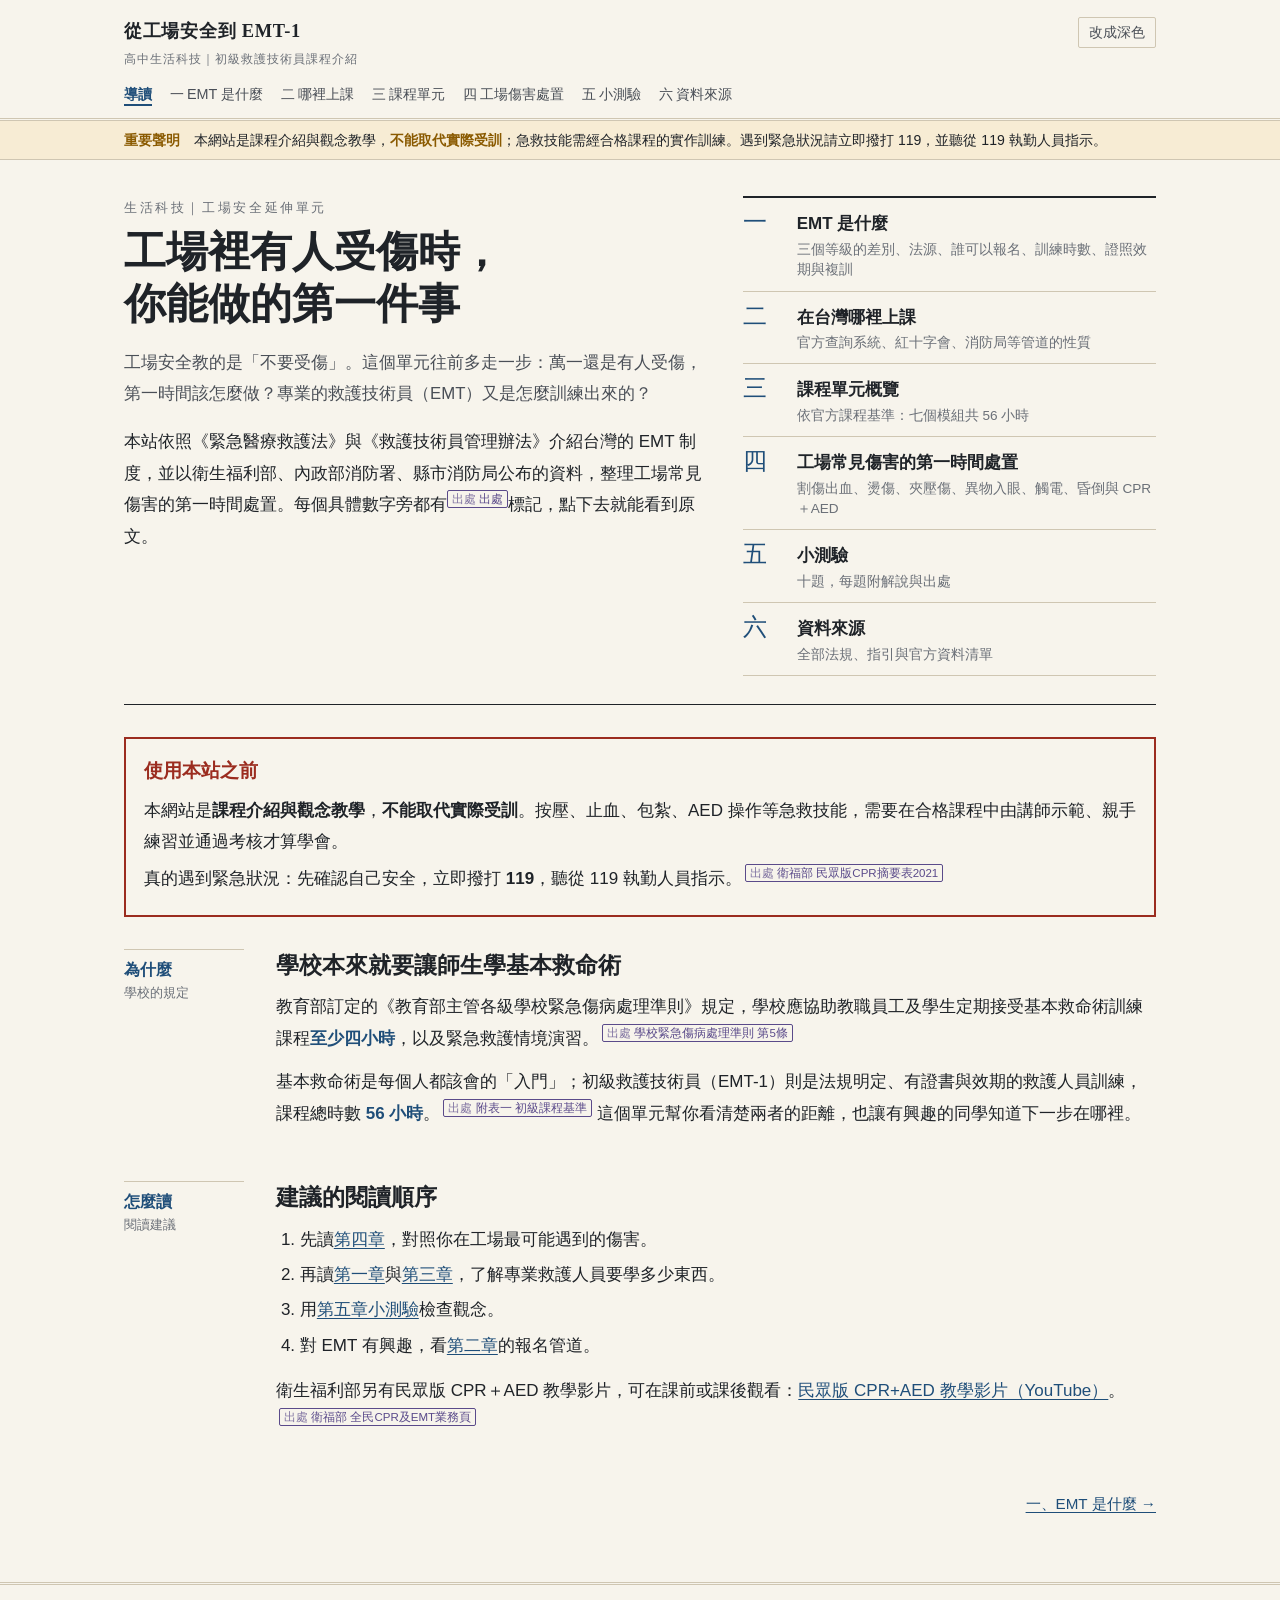
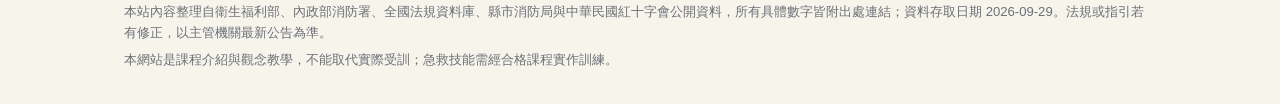
==== index.html @ 1c27d6a9 "建立 EMT-1 初級救護技術員課程介紹網站 六章＋導讀：EMT 制度、上課管道、課程單元、工場傷害處置、小測驗、資料來源。 所有數字附出處（法規原文、衛福部 CPR 摘要表、消防署 2025 教科書" ====
<!doctype html>
<html lang="zh-Hant-TW">
<head>
<meta charset="utf-8">
<meta name="viewport" content="width=device-width, initial-scale=1">
<title>EMT 課程導讀</title>
<meta name="description" content="高中生活科技課：從工場安全延伸認識初級救護技術員（EMT-1）課程">
<meta name="color-scheme" content="light dark">
<link rel="icon" href="data:image/svg+xml,%3Csvg xmlns='http://www.w3.org/2000/svg' viewBox='0 0 16 16'%3E%3Crect width='16' height='16' rx='2' fill='%231f4e79'/%3E%3Cpath d='M6 3h4v3h3v4h-3v3H6v-3H3V6h3z' fill='%23f7f4ec'/%3E%3C/svg%3E">
<script>try{var t=localStorage.getItem("emt-theme");if(t==="dark"||t==="light")document.documentElement.setAttribute("data-theme",t);}catch(e){}</script>
<link rel="stylesheet" href="assets/style.css">
</head>
<body>
<a class="skip" href="#main">跳到主要內容</a>
<header class="masthead">
  <div class="masthead-inner">
    <a class="brand" href="index.html">從工場安全到 EMT-1<small>高中生活科技｜初級救護技術員課程介紹</small></a>
    <button class="theme-btn" id="theme-btn" type="button">深淺色</button>
  </div>
  <nav class="toc" aria-label="章節">
    <ol>
      <li><a href="index.html" aria-current="page">導讀</a></li>
      <li><a href="emt.html"><span class="n">一</span>EMT 是什麼</a></li>
      <li><a href="where.html"><span class="n">二</span>哪裡上課</a></li>
      <li><a href="units.html"><span class="n">三</span>課程單元</a></li>
      <li><a href="first-aid.html"><span class="n">四</span>工場傷害處置</a></li>
      <li><a href="quiz.html"><span class="n">五</span>小測驗</a></li>
      <li><a href="sources.html"><span class="n">六</span>資料來源</a></li>
    </ol>
  </nav>
</header>
<div class="notice" role="note"><p><strong>重要聲明</strong>　本網站是課程介紹與觀念教學，<strong>不能取代實際受訓</strong>；急救技能需經合格課程的實作訓練。遇到緊急狀況請立即撥打 119，並聽從 119 執勤人員指示。</p></div>
<main id="main" class="page">
<section class="hero">
  <div>
    <p class="kicker">生活科技｜工場安全延伸單元</p>
    <h1>工場裡有人受傷時，<br>你能做的第一件事</h1>
    <p class="lede">工場安全教的是「不要受傷」。這個單元往前多走一步：萬一還是有人受傷，第一時間該怎麼做？專業的救護技術員（EMT）又是怎麼訓練出來的？</p>
    <p>本站依照《緊急醫療救護法》與《救護技術員管理辦法》介紹台灣的 EMT 制度，並以衛生福利部、內政部消防署、縣市消防局公布的資料，整理工場常見傷害的第一時間處置。每個具體數字旁都有<a class="cite" href="sources.html" style="margin-left:0">出處</a>標記，點下去就能看到原文。</p>
  </div>
  <div>
    <ol class="contents">
      <li><a href="emt.html"><span class="n">一</span><span><span class="t">EMT 是什麼</span><span class="d">三個等級的差別、法源、誰可以報名、訓練時數、證照效期與複訓</span></span></a></li>
      <li><a href="where.html"><span class="n">二</span><span><span class="t">在台灣哪裡上課</span><span class="d">官方查詢系統、紅十字會、消防局等管道的性質</span></span></a></li>
      <li><a href="units.html"><span class="n">三</span><span><span class="t">課程單元概覽</span><span class="d">依官方課程基準：七個模組共 56 小時</span></span></a></li>
      <li><a href="first-aid.html"><span class="n">四</span><span><span class="t">工場常見傷害的第一時間處置</span><span class="d">割傷出血、燙傷、夾壓傷、異物入眼、觸電、昏倒與 CPR＋AED</span></span></a></li>
      <li><a href="quiz.html"><span class="n">五</span><span><span class="t">小測驗</span><span class="d">十題，每題附解說與出處</span></span></a></li>
      <li><a href="sources.html"><span class="n">六</span><span><span class="t">資料來源</span><span class="d">全部法規、指引與官方資料清單</span></span></a></li>
    </ol>
  </div>
</section>

<div class="disclaimer-big" role="note">
  <h2>使用本站之前</h2>
  <p>本網站是<strong>課程介紹與觀念教學</strong>，<strong>不能取代實際受訓</strong>。按壓、止血、包紮、AED 操作等急救技能，需要在合格課程中由講師示範、親手練習並通過考核才算學會。</p>
  <p>真的遇到緊急狀況：先確認自己安全，立即撥打 <strong>119</strong>，聽從 119 執勤人員指示。<a class="cite" href="https://dep.mohw.gov.tw/DOMA/dl-13882-22bd0839-e9ad-45b6-8665-1bdd2344446a.html" target="_blank" rel="noopener" title="衛生福利部（民國 110 年 4 月 23 日修訂）。民眾版心肺復甦術參考指引摘要表（2021 年版）（PDF）">衛福部 民眾版CPR摘要表2021</a></p>
</div>

<section class="sec">
  <div class="margin"><span class="tag">為什麼</span>學校的規定</div>
  <div class="body">
    <h2>學校本來就要讓師生學基本救命術</h2>
    <p>教育部訂定的《教育部主管各級學校緊急傷病處理準則》規定，學校應協助教職員工及學生定期接受基本救命術訓練課程<span class="num">至少四小時</span>，以及緊急救護情境演習。<a class="cite" href="https://law.moj.gov.tw/LawClass/LawSingle.aspx?pcode=H0020053&amp;flno=5" target="_blank" rel="noopener" title="教育部主管各級學校緊急傷病處理準則 第 5 條（師生定期接受基本救命術至少四小時）">學校緊急傷病處理準則 第5條</a></p>
    <p>基本救命術是每個人都該會的「入門」；初級救護技術員（EMT-1）則是法規明定、有證書與效期的救護人員訓練，課程總時數 <span class="num">56 小時</span>。<a class="cite" href="https://law.moj.gov.tw/LawClass/LawGetFile.ashx?FileId=0000368758&amp;lan=C" target="_blank" rel="noopener" title="救護技術員管理辦法 附表一：初級救護技術員訓練課程基準（PDF）">附表一 初級課程基準</a> 這個單元幫你看清楚兩者的距離，也讓有興趣的同學知道下一步在哪裡。</p>
  </div>
</section>

<section class="sec">
  <div class="margin"><span class="tag">怎麼讀</span>閱讀建議</div>
  <div class="body">
    <h2>建議的閱讀順序</h2>
    <ol class="steps">
      <li>先讀<a href="first-aid.html">第四章</a>，對照你在工場最可能遇到的傷害。</li>
      <li>再讀<a href="emt.html">第一章</a>與<a href="units.html">第三章</a>，了解專業救護人員要學多少東西。</li>
      <li>用<a href="quiz.html">第五章小測驗</a>檢查觀念。</li>
      <li>對 EMT 有興趣，看<a href="where.html">第二章</a>的報名管道。</li>
    </ol>
    <p>衛生福利部另有民眾版 CPR＋AED 教學影片，可在課前或課後觀看：<a href="https://youtu.be/CKqW5FScAD8" target="_blank" rel="noopener">民眾版 CPR+AED 教學影片（YouTube）</a>。<a class="cite" href="https://dep.mohw.gov.tw/DOMA/cp-2710-7586-106.html" target="_blank" rel="noopener" title="衛生福利部醫事司。全民 CPR 及 AED 推動、救護技術員（EMT）制度等相關業務">衛福部 全民CPR及EMT業務頁</a></p>
  </div>
</section>
<nav class="pager" aria-label="上下頁"><span></span><a href="emt.html">一、EMT 是什麼 →</a></nav>
</main>
<footer class="colophon">
  <div>
    <p>本站內容整理自衛生福利部、內政部消防署、全國法規資料庫、縣市消防局與中華民國紅十字會公開資料，所有具體數字皆附出處連結；資料存取日期 2026-09-29。法規或指引若有修正，以主管機關最新公告為準。</p>
    <p>本網站是課程介紹與觀念教學，不能取代實際受訓；急救技能需經合格課程實作訓練。</p>
  </div>
</footer>
<script src="assets/app.js"></script>
</body>
</html>
---- assets/style.css ----
/* EMT-1 課程介紹網站 — 教科書版面
   零外部相依；深淺色以 :root token 切換 */

:root {
  --paper: #f7f4ec;
  --paper-2: #efeadd;
  --ink: #1f2328;
  --ink-2: #4a4f57;
  --ink-3: #6b7078;
  --rule: #cfc6b2;
  --accent: #1f4e79;      /* 深藍：章節、連結 */
  --accent-2: #2d6aa0;
  --warn: #9b2c1f;        /* 磚紅：不要做／警示 */
  --warn-bg: #f6e6e1;
  --ok: #2f5d34;          /* 墨綠：要做 */
  --ok-bg: #e5efe2;
  --call: #8a5a00;        /* 琥珀：叫 119 */
  --call-bg: #f7ecd4;
  --cite: #5a4a8a;
  --shadow: rgba(40, 30, 10, .08);
  --serif: "Noto Serif TC", "Source Han Serif TC", "Songti TC", "PMingLiU", "MingLiU", serif;
  --sans: "PingFang TC", "Noto Sans TC", "Source Han Sans TC", "Microsoft JhengHei", "Heiti TC", sans-serif;
  color-scheme: light;
}

@media (prefers-color-scheme: dark) {
  :root:not([data-theme="light"]) {
    --paper: #16181c;
    --paper-2: #1e2127;
    --ink: #e7e3da;
    --ink-2: #bdb8ad;
    --ink-3: #9a968d;
    --rule: #3a3e46;
    --accent: #8fb8e0;
    --accent-2: #a9c9ea;
    --warn: #f0a595;
    --warn-bg: #3a221e;
    --ok: #a9d3a0;
    --ok-bg: #1f3021;
    --call: #f1c46b;
    --call-bg: #372c14;
    --cite: #c2b5ee;
    --shadow: rgba(0, 0, 0, .35);
    color-scheme: dark;
  }
}
:root[data-theme="dark"] {
  --paper: #16181c;
  --paper-2: #1e2127;
  --ink: #e7e3da;
  --ink-2: #bdb8ad;
  --ink-3: #9a968d;
  --rule: #3a3e46;
  --accent: #8fb8e0;
  --accent-2: #a9c9ea;
  --warn: #f0a595;
  --warn-bg: #3a221e;
  --ok: #a9d3a0;
  --ok-bg: #1f3021;
  --call: #f1c46b;
  --call-bg: #372c14;
  --cite: #c2b5ee;
  --shadow: rgba(0, 0, 0, .35);
  color-scheme: dark;
}

*, *::before, *::after { box-sizing: border-box; }
html { -webkit-text-size-adjust: 100%; }
body {
  margin: 0;
  background: var(--paper);
  color: var(--ink);
  font-family: var(--sans);
  font-size: 17px;
  line-height: 1.85;
  overflow-wrap: anywhere;
}
a { color: var(--accent); text-underline-offset: 3px; }
a:hover { color: var(--accent-2); }
:focus-visible { outline: 3px solid var(--accent-2); outline-offset: 2px; }

.skip { position: absolute; left: -9999px; }
.skip:focus { left: 16px; top: 8px; background: var(--paper); padding: 4px 8px; z-index: 10; }

/* ── 書眉 ─────────────────────────── */
.masthead {
  border-bottom: 3px double var(--rule);
  background: var(--paper);
}
.masthead-inner {
  max-width: 1080px;
  margin: 0 auto;
  padding: 14px 24px 10px;
  display: flex;
  align-items: baseline;
  justify-content: space-between;
  gap: 16px;
  flex-wrap: wrap;
}
.brand {
  font-family: var(--serif);
  font-weight: 700;
  font-size: 1.15rem;
  color: var(--ink);
  text-decoration: none;
  letter-spacing: .04em;
}
.brand small {
  display: block;
  font-family: var(--sans);
  font-weight: 400;
  font-size: .78rem;
  color: var(--ink-3);
  letter-spacing: .08em;
}
.theme-btn {
  font: inherit;
  font-size: .85rem;
  color: var(--ink-2);
  background: transparent;
  border: 1px solid var(--rule);
  border-radius: 2px;
  padding: 2px 10px;
  cursor: pointer;
}
.theme-btn:hover { border-color: var(--ink-3); }

.toc {
  max-width: 1080px;
  margin: 0 auto;
  padding: 0 24px 10px;
}
.toc ol {
  list-style: none;
  margin: 0;
  padding: 0;
  display: flex;
  flex-wrap: wrap;
  gap: 2px 18px;
  font-size: .9rem;
}
.toc a {
  color: var(--ink-2);
  text-decoration: none;
  border-bottom: 2px solid transparent;
  padding: 2px 0;
}
.toc a:hover { color: var(--accent); }
.toc a[aria-current="page"] {
  color: var(--accent);
  border-bottom-color: var(--accent);
  font-weight: 600;
}
.toc .n { font-family: var(--serif); margin-right: 3px; }

/* ── 聲明條 ─────────────────────────── */
.notice {
  background: var(--call-bg);
  color: var(--ink);
  border-bottom: 1px solid var(--rule);
  font-size: .88rem;
  line-height: 1.6;
}
.notice p {
  max-width: 1080px;
  margin: 0 auto;
  padding: 8px 24px;
}
.notice strong { color: var(--call); }

/* ── 版心：主文＋邊注欄 ─────────────────────────── */
.page {
  max-width: 1080px;
  margin: 0 auto;
  padding: 36px 24px 64px;
}
.chapter-head {
  display: grid;
  grid-template-columns: 120px 1fr;
  gap: 0 32px;
  align-items: end;
  padding-bottom: 18px;
  border-bottom: 1px solid var(--ink);
  margin-bottom: 28px;
}
.chapter-no {
  font-family: var(--serif);
  font-size: 5.2rem;
  line-height: .9;
  color: var(--accent);
  font-weight: 700;
}
.chapter-head .kicker {
  font-size: .82rem;
  letter-spacing: .2em;
  color: var(--ink-3);
  margin: 0;
}
.chapter-head h1 {
  font-family: var(--serif);
  font-size: 2.1rem;
  line-height: 1.3;
  margin: 4px 0 6px;
}
.chapter-head .lede { margin: 0; color: var(--ink-2); }

.sec {
  display: grid;
  grid-template-columns: 120px minmax(0, 1fr);
  gap: 0 32px;
  margin: 0 0 40px;
}
.sec > .margin {
  font-size: .8rem;
  line-height: 1.55;
  color: var(--ink-3);
  border-top: 1px solid var(--rule);
  padding-top: 8px;
}
.sec > .margin .tag {
  display: block;
  font-family: var(--serif);
  font-size: 1rem;
  color: var(--accent);
  font-weight: 700;
}
.sec > .body { min-width: 0; }
.sec h2 {
  font-family: var(--serif);
  font-size: 1.45rem;
  line-height: 1.4;
  margin: 0 0 10px;
}
.sec h3 {
  font-family: var(--serif);
  font-size: 1.12rem;
  margin: 22px 0 6px;
}
.sec p { margin: 0 0 12px; }

/* 出處標示：像教科書的腳注號 */
.cite {
  font-size: .72rem;
  color: var(--cite);
  text-decoration: none;
  white-space: nowrap;
  border: 1px solid currentColor;
  border-radius: 2px;
  padding: 0 4px;
  margin-left: 3px;
  vertical-align: 2px;
  line-height: 1.4;
  display: inline-block;
  max-width: 100%;
  overflow: hidden;
  text-overflow: ellipsis;
}
.cite:hover { background: var(--paper-2); color: var(--cite); }
.cite::before { content: "出處 "; opacity: .75; }

.num { font-weight: 700; color: var(--accent); font-variant-numeric: tabular-nums; }

/* 表格（手機改成列式） */
table.tbl {
  width: 100%;
  border-collapse: collapse;
  font-size: .92rem;
  line-height: 1.6;
  margin: 8px 0 16px;
}
.tbl caption {
  text-align: left;
  font-family: var(--serif);
  font-weight: 700;
  padding-bottom: 6px;
  caption-side: top;
}
.tbl th, .tbl td {
  border-top: 1px solid var(--rule);
  padding: 8px 10px 8px 0;
  vertical-align: top;
  text-align: left;
}
.tbl thead th {
  border-top: 2px solid var(--ink);
  border-bottom: 1px solid var(--ink);
  font-weight: 600;
  color: var(--ink-2);
  font-size: .85rem;
}
.tbl tbody tr:last-child td, .tbl tbody tr:last-child th { border-bottom: 2px solid var(--ink); }
.tbl td.h, .tbl th.h { text-align: right; white-space: nowrap; font-variant-numeric: tabular-nums; }
.tbl tfoot td { font-weight: 700; border-top: 1px solid var(--ink); }

/* 條列 */
ol.steps, ul.plain { margin: 6px 0 14px; padding-left: 1.4em; }
ol.steps li, ul.plain li { margin: 4px 0; }
ol.cols { columns: 2; column-gap: 32px; margin: 6px 0 14px; padding-left: 1.8em; font-size: .95rem; }
ol.cols li { break-inside: avoid; }

/* 法條引文 */
blockquote.law {
  margin: 10px 0 16px;
  padding: 10px 16px;
  border-left: 4px solid var(--accent);
  background: var(--paper-2);
  font-family: var(--serif);
  font-size: .98rem;
}
blockquote.law footer { font-family: var(--sans); font-size: .8rem; color: var(--ink-3); margin-top: 4px; }

/* 急救處置：做／不要做／叫 119 三欄帶 */
.aid {
  border-top: 2px solid var(--ink);
  margin: 10px 0 8px;
}
.aid-row {
  display: grid;
  grid-template-columns: 112px minmax(0, 1fr);
  border-bottom: 1px solid var(--rule);
}
.aid-row > .lbl {
  font-weight: 700;
  padding: 12px 10px;
  font-size: .95rem;
  line-height: 1.4;
}
.aid-row > .txt { padding: 10px 12px; }
.aid-row > .txt ol, .aid-row > .txt ul { margin: 0; padding-left: 1.3em; }
.aid-row > .txt li { margin: 3px 0; }
.aid-row.do > .lbl { color: var(--ok); background: var(--ok-bg); }
.aid-row.dont > .lbl { color: var(--warn); background: var(--warn-bg); }
.aid-row.call > .lbl { color: var(--call); background: var(--call-bg); }
.aid-row .lbl span { display: block; font-weight: 400; font-size: .75rem; opacity: .85; }

.aside-box {
  border: 1px solid var(--rule);
  border-left: 4px solid var(--warn);
  padding: 10px 14px;
  margin: 12px 0 16px;
  font-size: .93rem;
  background: var(--paper);
}
.aside-box.info { border-left-color: var(--accent); }
.aside-box p:last-child { margin-bottom: 0; }

/* 流程圖（CPR）— 純 HTML 階梯 */
.flow { list-style: none; margin: 10px 0 16px; padding: 0; counter-reset: f; }
.flow > li {
  counter-increment: f;
  position: relative;
  padding: 8px 0 8px 52px;
  border-left: 2px solid var(--rule);
  margin-left: 18px;
}
.flow > li::before {
  content: counter(f);
  position: absolute;
  left: -18px;
  top: 6px;
  width: 34px;
  height: 34px;
  border-radius: 50%;
  background: var(--paper);
  border: 2px solid var(--accent);
  color: var(--accent);
  font-family: var(--serif);
  font-weight: 700;
  text-align: center;
  line-height: 30px;
}
.flow > li:last-child { border-left-color: transparent; }
.flow b.say { font-family: var(--serif); color: var(--accent); }

/* 首頁 */
.hero {
  display: grid;
  grid-template-columns: minmax(0, 1.4fr) minmax(0, 1fr);
  gap: 40px;
  align-items: start;
  padding-bottom: 28px;
  border-bottom: 1px solid var(--ink);
  margin-bottom: 32px;
}
.hero h1 {
  font-family: var(--serif);
  font-size: 2.6rem;
  line-height: 1.25;
  margin: 0 0 12px;
}
.hero .kicker { letter-spacing: .2em; font-size: .82rem; color: var(--ink-3); margin: 0 0 6px; }
.hero .lede { font-size: 1.05rem; color: var(--ink-2); }
.contents { margin: 0; padding: 0; list-style: none; border-top: 2px solid var(--ink); }
.contents li { border-bottom: 1px solid var(--rule); }
.contents a {
  display: grid;
  grid-template-columns: 44px minmax(0, 1fr);
  gap: 10px;
  padding: 10px 0;
  text-decoration: none;
  color: var(--ink);
}
.contents a:hover .t { color: var(--accent); }
.contents .n { font-family: var(--serif); font-size: 1.5rem; color: var(--accent); line-height: 1.2; }
.contents .t { font-weight: 600; display: block; }
.contents .d { font-size: .85rem; color: var(--ink-3); display: block; line-height: 1.5; }

.disclaimer-big {
  border: 2px solid var(--warn);
  padding: 14px 18px;
  margin: 0 0 32px;
}
.disclaimer-big h2 { font-family: var(--serif); color: var(--warn); margin: 0 0 6px; font-size: 1.2rem; }
.disclaimer-big p { margin: 0 0 6px; }

/* 測驗 */
.quiz { counter-reset: q; }
.q {
  border-top: 1px solid var(--ink);
  padding: 14px 0 18px;
  counter-increment: q;
}
.q h3 { margin: 0 0 8px; font-family: var(--serif); font-size: 1.08rem; }
.q h3::before { content: "第 " counter(q) " 題　"; color: var(--accent); }
.opts { list-style: none; margin: 0; padding: 0; display: grid; gap: 6px; }
.opt {
  font: inherit;
  width: 100%;
  text-align: left;
  background: var(--paper);
  color: var(--ink);
  border: 1px solid var(--rule);
  border-radius: 2px;
  padding: 8px 12px;
  cursor: pointer;
  line-height: 1.5;
}
.opt:hover:not([disabled]) { border-color: var(--accent); }
.opt[disabled] { cursor: default; }
.opt.right { border-color: var(--ok); background: var(--ok-bg); color: var(--ink); font-weight: 600; }
.opt.wrong { border-color: var(--warn); background: var(--warn-bg); color: var(--ink); }
.opt .mark { float: right; font-weight: 700; margin-left: 8px; }
.explain {
  margin-top: 10px;
  padding: 10px 14px;
  background: var(--paper-2);
  border-left: 4px solid var(--accent);
  font-size: .93rem;
}
.explain p { margin: 0 0 6px; }
.score {
  position: sticky;
  bottom: 0;
  background: var(--paper);
  border-top: 2px solid var(--ink);
  padding: 10px 0;
  display: flex;
  justify-content: space-between;
  align-items: center;
  gap: 12px;
  flex-wrap: wrap;
}
.btn {
  font: inherit;
  font-size: .9rem;
  background: var(--accent);
  color: var(--paper);
  border: 0;
  border-radius: 2px;
  padding: 6px 14px;
  cursor: pointer;
}

/* 資料來源 */
ol.refs { padding-left: 2.2em; margin: 0; }
ol.refs li { margin: 0 0 12px; font-size: .93rem; line-height: 1.65; }
ol.refs .url { font-size: .8rem; word-break: break-all; }
ol.refs .meta { display: block; color: var(--ink-3); font-size: .8rem; }

/* 頁尾 */
.colophon {
  border-top: 3px double var(--rule);
  font-size: .82rem;
  color: var(--ink-3);
  line-height: 1.6;
}
.colophon div { max-width: 1080px; margin: 0 auto; padding: 16px 24px 28px; }
.colophon p { margin: 0 0 6px; }
.pager { display: flex; justify-content: space-between; gap: 12px; margin-top: 24px; font-size: .95rem; flex-wrap: wrap; }

/* ── 窄螢幕 ─────────────────────────── */
@media (max-width: 760px) {
  body { font-size: 16px; }
  .masthead-inner, .toc, .page, .notice p, .colophon div { padding-left: 16px; padding-right: 16px; }
  .toc ol { font-size: .85rem; gap: 2px 12px; }
  .page { padding-top: 24px; }
  .chapter-head { grid-template-columns: 1fr; }
  .chapter-no { display: none; }
  .chapter-head h1 { font-size: 1.6rem; }
  .sec { grid-template-columns: 1fr; }
  .sec > .margin { border-top: 0; padding-top: 0; margin-bottom: 4px; }
  .sec > .margin .tag { display: inline; margin-right: 8px; }
  .hero { grid-template-columns: 1fr; gap: 20px; }
  .hero h1 { font-size: 1.9rem; }
  ol.cols { columns: 1; }
  .aid-row { grid-template-columns: 1fr; }
  .aid-row > .lbl { padding: 6px 12px; }
  .aid-row .lbl span { display: inline; margin-left: 6px; }

  /* 表格轉列式 */
  table.stack, table.stack tbody, table.stack tr, table.stack td, table.stack th { display: block; width: 100%; }
  table.stack thead { position: absolute; left: -9999px; }
  table.stack tr { border-top: 1px solid var(--rule); padding: 6px 0; }
  table.stack tbody tr:last-child { border-bottom: 2px solid var(--ink); }
  table.stack td, table.stack th { border: 0; padding: 2px 0; text-align: left; }
  table.stack tbody tr:last-child td, table.stack tbody tr:last-child th { border-bottom: 0; }
  table.stack td[data-l]::before {
    content: attr(data-l) "　";
    color: var(--ink-3);
    font-size: .8rem;
  }
  table.stack td.h { text-align: left; }
  table.stack tfoot, table.stack tfoot tr, table.stack tfoot td { display: block; width: 100%; }
}

@media print {
  .masthead .theme-btn, .toc, .score .btn { display: none; }
  body { background: #fff; color: #000; }
}
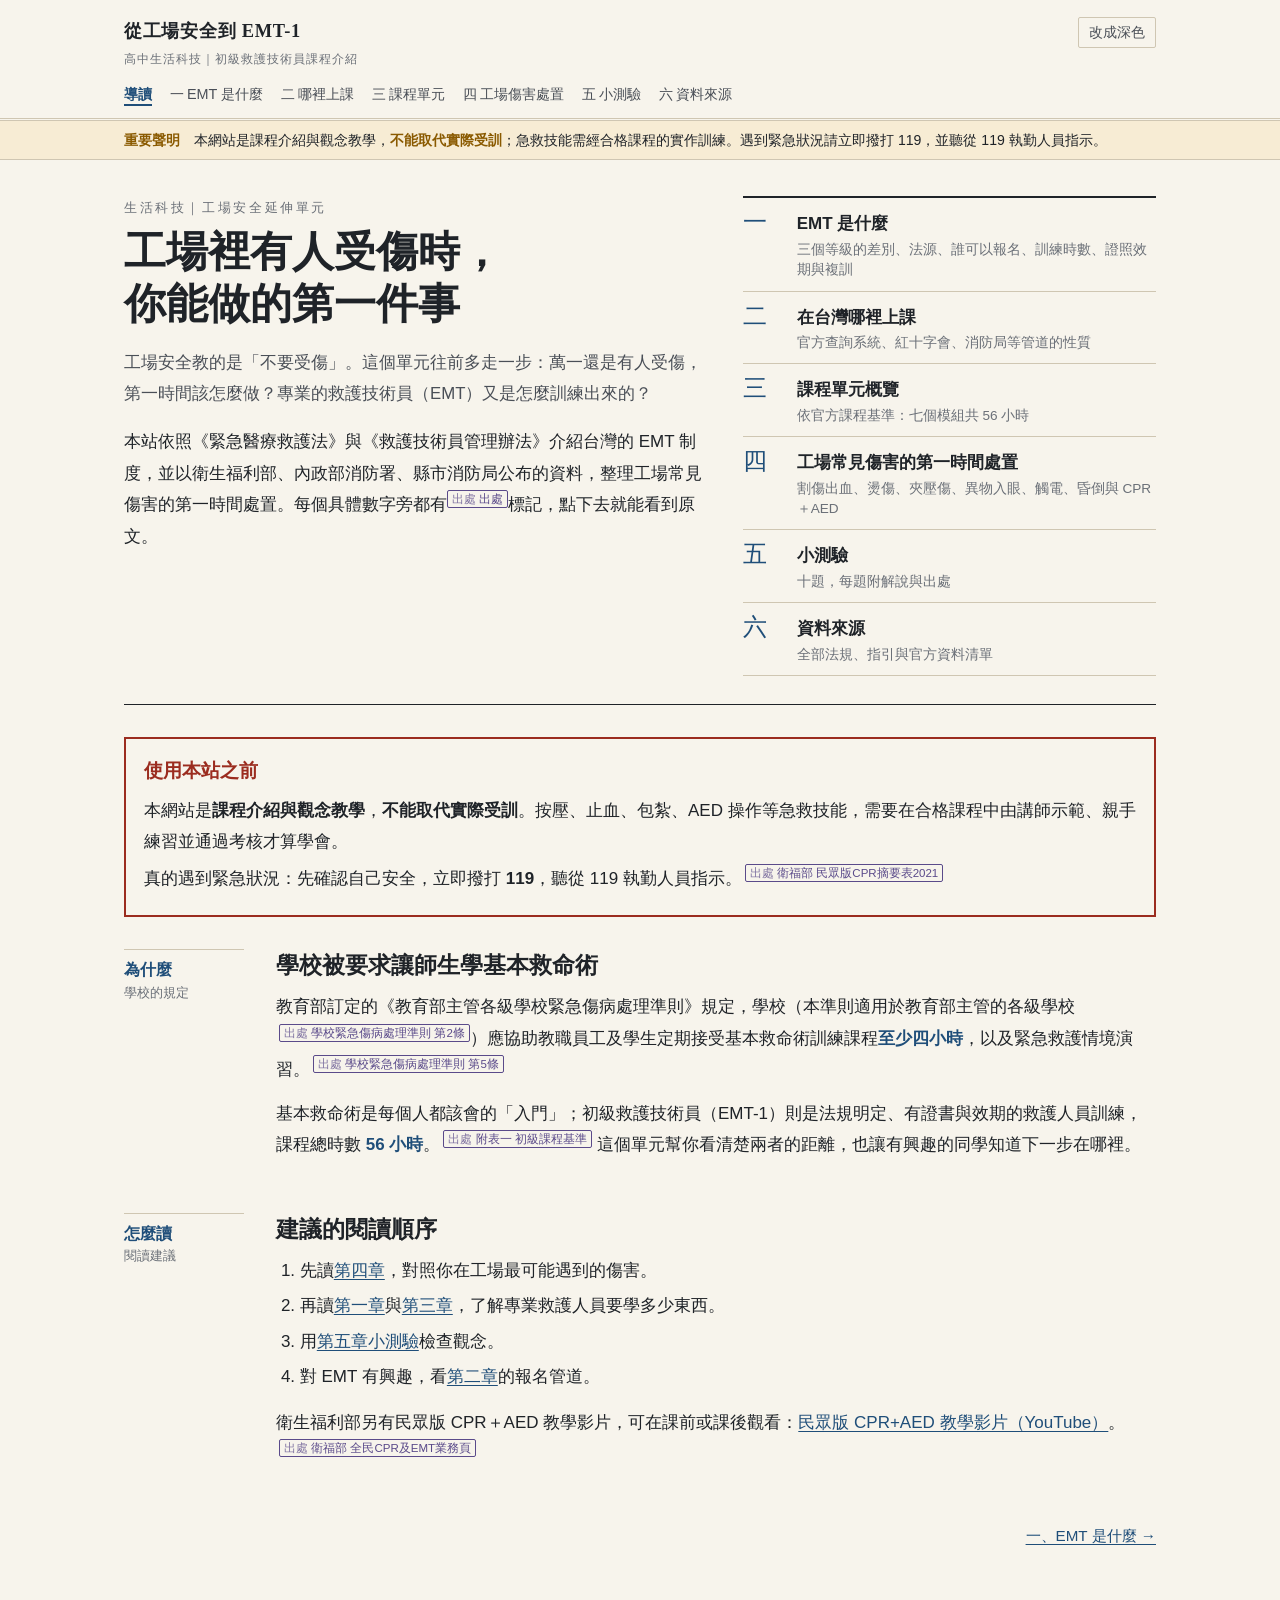
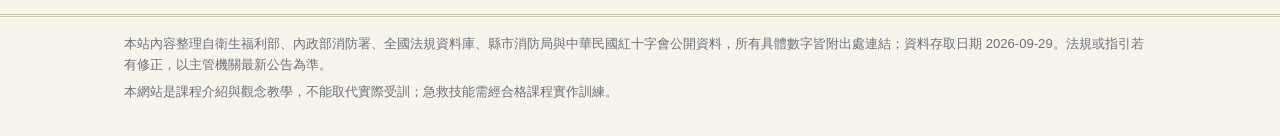
==== commit e6f12b80: "多模型審查後修正醫療與法規內容（2026-09-29） - AED：步驟改為先開機再貼片，補「分析心律與電擊時不要碰觸病人」（消防署教科書頁 123，新增出處 TB123） - 異物入眼：刪去沖洗時間" ====
--- a/index.html
+++ b/index.html
@@ -59,8 +59,8 @@
 <section class="sec">
   <div class="margin"><span class="tag">為什麼</span>學校的規定</div>
   <div class="body">
-    <h2>學校本來就要讓師生學基本救命術</h2>
-    <p>教育部訂定的《教育部主管各級學校緊急傷病處理準則》規定，學校應協助教職員工及學生定期接受基本救命術訓練課程<span class="num">至少四小時</span>，以及緊急救護情境演習。<a class="cite" href="https://law.moj.gov.tw/LawClass/LawSingle.aspx?pcode=H0020053&amp;flno=5" target="_blank" rel="noopener" title="教育部主管各級學校緊急傷病處理準則 第 5 條（師生定期接受基本救命術至少四小時）">學校緊急傷病處理準則 第5條</a></p>
+    <h2>學校被要求讓師生學基本救命術</h2>
+    <p>教育部訂定的《教育部主管各級學校緊急傷病處理準則》規定，學校（本準則適用於教育部主管的各級學校 <a class="cite" href="https://law.moj.gov.tw/LawClass/LawSingle.aspx?pcode=H0020053&amp;flno=2" target="_blank" rel="noopener" title="教育部主管各級學校緊急傷病處理準則 第 2 條（適用於教育部主管之各級學校）">學校緊急傷病處理準則 第2條</a>）應協助教職員工及學生定期接受基本救命術訓練課程<span class="num">至少四小時</span>，以及緊急救護情境演習。<a class="cite" href="https://law.moj.gov.tw/LawClass/LawSingle.aspx?pcode=H0020053&amp;flno=5" target="_blank" rel="noopener" title="教育部主管各級學校緊急傷病處理準則 第 5 條（師生定期接受基本救命術至少四小時）">學校緊急傷病處理準則 第5條</a></p>
     <p>基本救命術是每個人都該會的「入門」；初級救護技術員（EMT-1）則是法規明定、有證書與效期的救護人員訓練，課程總時數 <span class="num">56 小時</span>。<a class="cite" href="https://law.moj.gov.tw/LawClass/LawGetFile.ashx?FileId=0000368758&amp;lan=C" target="_blank" rel="noopener" title="救護技術員管理辦法 附表一：初級救護技術員訓練課程基準（PDF）">附表一 初級課程基準</a> 這個單元幫你看清楚兩者的距離，也讓有興趣的同學知道下一步在哪裡。</p>
   </div>
 </section>
--- a/assets/style.css
+++ b/assets/style.css
@@ -527,3 +527,33 @@
   .masthead .theme-btn, .toc, .score .btn { display: none; }
   body { background: #fff; color: #000; }
 }
+
+/* ── 操作示意圖 ─────────────────────────── */
+.fig { margin: 14px 0 18px; }
+.fig img, .fig svg { display: block; width: 100%; height: auto; border: 1px solid var(--rule); border-radius: 2px; background: var(--paper-2); }
+.fig.dia svg { max-width: 560px; }
+.fig figcaption { font-size: .88rem; line-height: 1.65; color: var(--ink-2); margin-top: 6px; }
+.fig figcaption b { color: var(--ink); font-family: var(--serif); }
+.fig figcaption ol { margin: 4px 0; padding-left: 1.4em; }
+.fig .credit { display: block; font-size: .78rem; color: var(--ink-3); margin-top: 4px; }
+.dia .bx { fill: var(--paper); stroke: var(--rule); stroke-width: 1.5; }
+.dia .bx.key { fill: var(--ok-bg); stroke: var(--ok); }
+.dia .bx.call { fill: var(--call-bg); stroke: var(--call); }
+.dia .bx.warn { fill: var(--warn-bg); stroke: var(--warn); }
+.dia .t { fill: var(--ink); font-family: var(--sans); font-size: 15px; }
+.dia .t.s { fill: var(--ink-2); font-size: 12.5px; }
+.dia .t.b { font-weight: 700; }
+.dia .t.acc { fill: var(--accent); font-weight: 700; }
+.dia .t.red { fill: var(--warn); font-weight: 700; }
+.dia .ln { stroke: var(--ink-3); stroke-width: 2; fill: none; }
+.dia .ln.acc { stroke: var(--accent); stroke-width: 3; }
+.dia .ln.red { stroke: var(--warn); stroke-width: 3; }
+.dia .ln.dash { stroke-dasharray: 5 4; }
+.dia .skin { fill: var(--paper); stroke: var(--ink-2); stroke-width: 2; }
+.dia .hand { fill: var(--call-bg); stroke: var(--ink-2); stroke-width: 2; }
+.dia .hand2 { fill: var(--paper-2); stroke: var(--ink-2); stroke-width: 2; }
+.dia .water { fill: none; stroke: var(--accent-2); stroke-width: 4; stroke-linecap: round; }
+.dia .dot { fill: var(--warn); }
+.dia .ah { fill: var(--accent); }
+.dia .ahr { fill: var(--warn); }
+.dia .ahg { fill: var(--ink-3); }
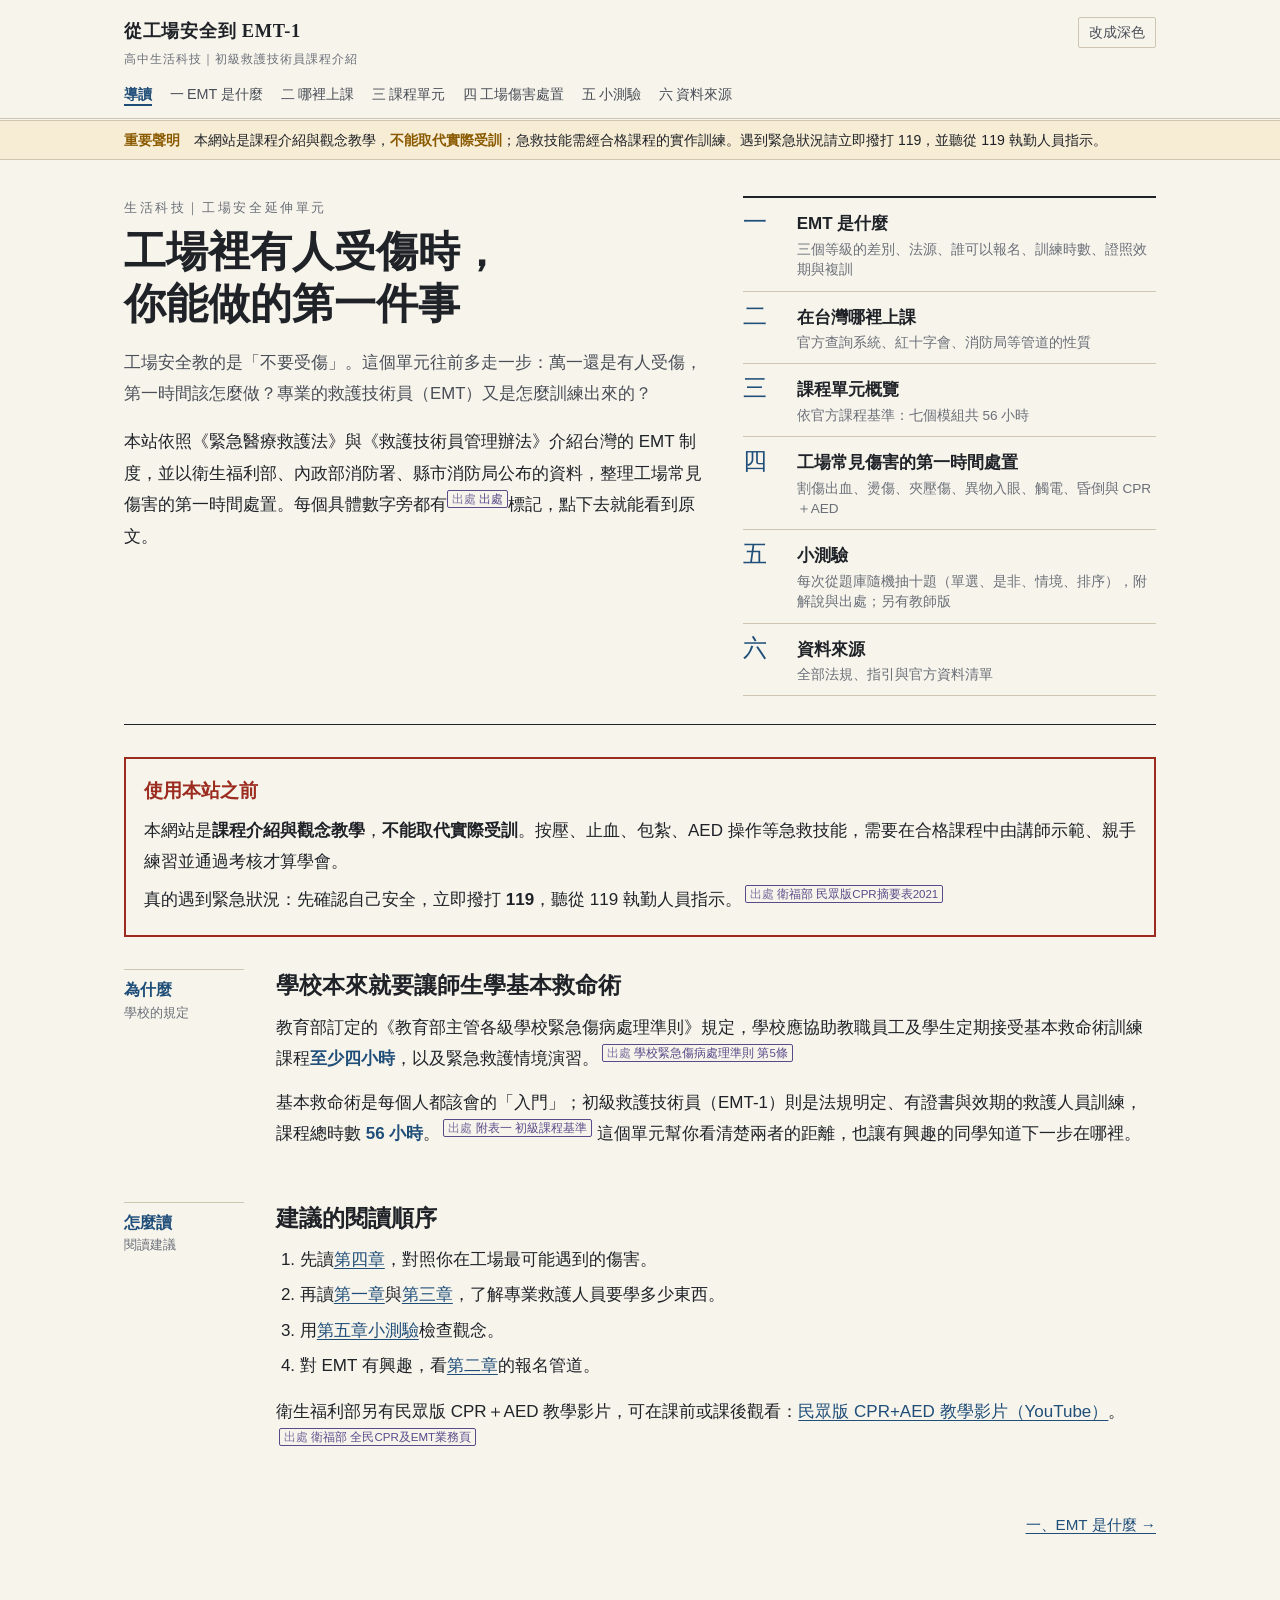
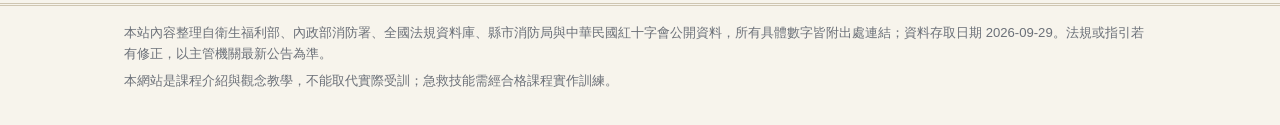
==== commit 7d98a21e: "小測驗改為題庫隨機抽題＋教師版 - 建置時把 assets/quiz-bank.json 內嵌進 quiz.html（file:// 也能用、零外部相依） - 每組依章節（2/1/2/5）與難度（3/" ====
--- a/index.html
+++ b/index.html
@@ -44,7 +44,7 @@
       <li><a href="where.html"><span class="n">二</span><span><span class="t">在台灣哪裡上課</span><span class="d">官方查詢系統、紅十字會、消防局等管道的性質</span></span></a></li>
       <li><a href="units.html"><span class="n">三</span><span><span class="t">課程單元概覽</span><span class="d">依官方課程基準：七個模組共 56 小時</span></span></a></li>
       <li><a href="first-aid.html"><span class="n">四</span><span><span class="t">工場常見傷害的第一時間處置</span><span class="d">割傷出血、燙傷、夾壓傷、異物入眼、觸電、昏倒與 CPR＋AED</span></span></a></li>
-      <li><a href="quiz.html"><span class="n">五</span><span><span class="t">小測驗</span><span class="d">十題，每題附解說與出處</span></span></a></li>
+      <li><a href="quiz.html"><span class="n">五</span><span><span class="t">小測驗</span><span class="d">每次從題庫隨機抽十題（單選、是非、情境、排序），附解說與出處；另有教師版</span></span></a></li>
       <li><a href="sources.html"><span class="n">六</span><span><span class="t">資料來源</span><span class="d">全部法規、指引與官方資料清單</span></span></a></li>
     </ol>
   </div>
@@ -59,8 +59,8 @@
 <section class="sec">
   <div class="margin"><span class="tag">為什麼</span>學校的規定</div>
   <div class="body">
-    <h2>學校被要求讓師生學基本救命術</h2>
-    <p>教育部訂定的《教育部主管各級學校緊急傷病處理準則》規定，學校（本準則適用於教育部主管的各級學校 <a class="cite" href="https://law.moj.gov.tw/LawClass/LawSingle.aspx?pcode=H0020053&amp;flno=2" target="_blank" rel="noopener" title="教育部主管各級學校緊急傷病處理準則 第 2 條（適用於教育部主管之各級學校）">學校緊急傷病處理準則 第2條</a>）應協助教職員工及學生定期接受基本救命術訓練課程<span class="num">至少四小時</span>，以及緊急救護情境演習。<a class="cite" href="https://law.moj.gov.tw/LawClass/LawSingle.aspx?pcode=H0020053&amp;flno=5" target="_blank" rel="noopener" title="教育部主管各級學校緊急傷病處理準則 第 5 條（師生定期接受基本救命術至少四小時）">學校緊急傷病處理準則 第5條</a></p>
+    <h2>學校本來就要讓師生學基本救命術</h2>
+    <p>教育部訂定的《教育部主管各級學校緊急傷病處理準則》規定，學校應協助教職員工及學生定期接受基本救命術訓練課程<span class="num">至少四小時</span>，以及緊急救護情境演習。<a class="cite" href="https://law.moj.gov.tw/LawClass/LawSingle.aspx?pcode=H0020053&amp;flno=5" target="_blank" rel="noopener" title="教育部主管各級學校緊急傷病處理準則 第 5 條（師生定期接受基本救命術至少四小時）">學校緊急傷病處理準則 第5條</a></p>
     <p>基本救命術是每個人都該會的「入門」；初級救護技術員（EMT-1）則是法規明定、有證書與效期的救護人員訓練，課程總時數 <span class="num">56 小時</span>。<a class="cite" href="https://law.moj.gov.tw/LawClass/LawGetFile.ashx?FileId=0000368758&amp;lan=C" target="_blank" rel="noopener" title="救護技術員管理辦法 附表一：初級救護技術員訓練課程基準（PDF）">附表一 初級課程基準</a> 這個單元幫你看清楚兩者的距離，也讓有興趣的同學知道下一步在哪裡。</p>
   </div>
 </section>
--- a/assets/style.css
+++ b/assets/style.css
@@ -471,6 +471,45 @@
   cursor: pointer;
 }
 
+.quiz-meta { color: var(--ink-3); font-size: .9rem; margin: 0 0 8px; }
+.q-meta { margin: 0 0 4px; font-size: .8rem; color: var(--ink-3); letter-spacing: .05em; }
+.order-hint { margin: 0 0 8px; font-size: .88rem; color: var(--ink-2); }
+.order-opt { display: flex; align-items: flex-start; gap: 10px; }
+.order-opt .num-badge {
+  flex: 0 0 1.7em; height: 1.7em; line-height: 1.7em; text-align: center;
+  border: 1px solid var(--rule); border-radius: 50%; font-weight: 700; font-size: .85rem;
+}
+.order-opt.picked { border-color: var(--accent); }
+.order-opt.picked .num-badge { background: var(--accent); color: var(--paper); border-color: var(--accent); }
+.order-opt.right .num-badge { background: var(--ok); color: var(--paper); border-color: var(--ok); }
+.order-opt.wrong .num-badge { background: var(--warn); color: var(--paper); border-color: var(--warn); }
+.order-ctl { margin: 8px 0 0; }
+.btn-ghost { background: transparent; color: var(--accent); border: 1px solid var(--accent); }
+.btn[disabled] { opacity: .45; cursor: default; }
+.verdict { font-weight: 700; }
+.verdict.ok { color: var(--ok); }
+.verdict.ng { color: var(--warn); }
+.order-answer-h { font-weight: 600; }
+.order-answer { margin: 0 0 8px; padding-left: 1.6em; }
+.explain .cites .cite { margin-right: 6px; }
+.teacher-link { font-size: .9rem; margin: 16px 0 0; }
+.score-btns { display: flex; gap: 8px; }
+/* 教師版 */
+.teacher-mode #bank-all[hidden] { display: block; }
+.bank-head { border-bottom: 2px solid var(--ink); margin-bottom: 8px; }
+.bank-head h2 { font-family: var(--serif); margin: 0 0 6px; }
+.bank-head p { margin: 0 0 8px; font-size: .93rem; }
+.bank-ch { font-family: var(--serif); color: var(--accent); margin: 28px 0 4px; font-size: 1.15rem; }
+.qa { border-top: 1px solid var(--rule); padding: 12px 0 14px; break-inside: avoid; }
+.qa h4 { margin: 0 0 4px; font-size: 1rem; line-height: 1.6; }
+.qa .qid { font-family: ui-monospace, Menlo, monospace; font-size: .78rem; color: var(--ink-3); margin-right: 8px; font-weight: 400; }
+.qa-meta { margin: 0 0 6px; font-size: .8rem; color: var(--ink-3); }
+.qa-opts, .qa-order { margin: 0 0 6px; padding-left: 1.8em; }
+.qa-opts li, .qa-order li { margin: 2px 0; }
+.qa-opts .is-ans { color: var(--ok); }
+.qa-ans { margin: 0 0 4px; }
+.qa .explain { margin-top: 6px; }
+
 /* 資料來源 */
 ol.refs { padding-left: 2.2em; margin: 0; }
 ol.refs li { margin: 0 0 12px; font-size: .93rem; line-height: 1.65; }
@@ -526,34 +565,7 @@
 @media print {
   .masthead .theme-btn, .toc, .score .btn { display: none; }
   body { background: #fff; color: #000; }
-}
-
-/* ── 操作示意圖 ─────────────────────────── */
-.fig { margin: 14px 0 18px; }
-.fig img, .fig svg { display: block; width: 100%; height: auto; border: 1px solid var(--rule); border-radius: 2px; background: var(--paper-2); }
-.fig.dia svg { max-width: 560px; }
-.fig figcaption { font-size: .88rem; line-height: 1.65; color: var(--ink-2); margin-top: 6px; }
-.fig figcaption b { color: var(--ink); font-family: var(--serif); }
-.fig figcaption ol { margin: 4px 0; padding-left: 1.4em; }
-.fig .credit { display: block; font-size: .78rem; color: var(--ink-3); margin-top: 4px; }
-.dia .bx { fill: var(--paper); stroke: var(--rule); stroke-width: 1.5; }
-.dia .bx.key { fill: var(--ok-bg); stroke: var(--ok); }
-.dia .bx.call { fill: var(--call-bg); stroke: var(--call); }
-.dia .bx.warn { fill: var(--warn-bg); stroke: var(--warn); }
-.dia .t { fill: var(--ink); font-family: var(--sans); font-size: 15px; }
-.dia .t.s { fill: var(--ink-2); font-size: 12.5px; }
-.dia .t.b { font-weight: 700; }
-.dia .t.acc { fill: var(--accent); font-weight: 700; }
-.dia .t.red { fill: var(--warn); font-weight: 700; }
-.dia .ln { stroke: var(--ink-3); stroke-width: 2; fill: none; }
-.dia .ln.acc { stroke: var(--accent); stroke-width: 3; }
-.dia .ln.red { stroke: var(--warn); stroke-width: 3; }
-.dia .ln.dash { stroke-dasharray: 5 4; }
-.dia .skin { fill: var(--paper); stroke: var(--ink-2); stroke-width: 2; }
-.dia .hand { fill: var(--call-bg); stroke: var(--ink-2); stroke-width: 2; }
-.dia .hand2 { fill: var(--paper-2); stroke: var(--ink-2); stroke-width: 2; }
-.dia .water { fill: none; stroke: var(--accent-2); stroke-width: 4; stroke-linecap: round; }
-.dia .dot { fill: var(--warn); }
-.dia .ah { fill: var(--accent); }
-.dia .ahr { fill: var(--warn); }
-.dia .ahg { fill: var(--ink-3); }
+  .bank-actions, .notice, .pager, .chapter-head .lede, .skip { display: none; }
+  .qa .explain { background: none; border-left-width: 2px; }
+  .qa .cite { color: #000; }
+}
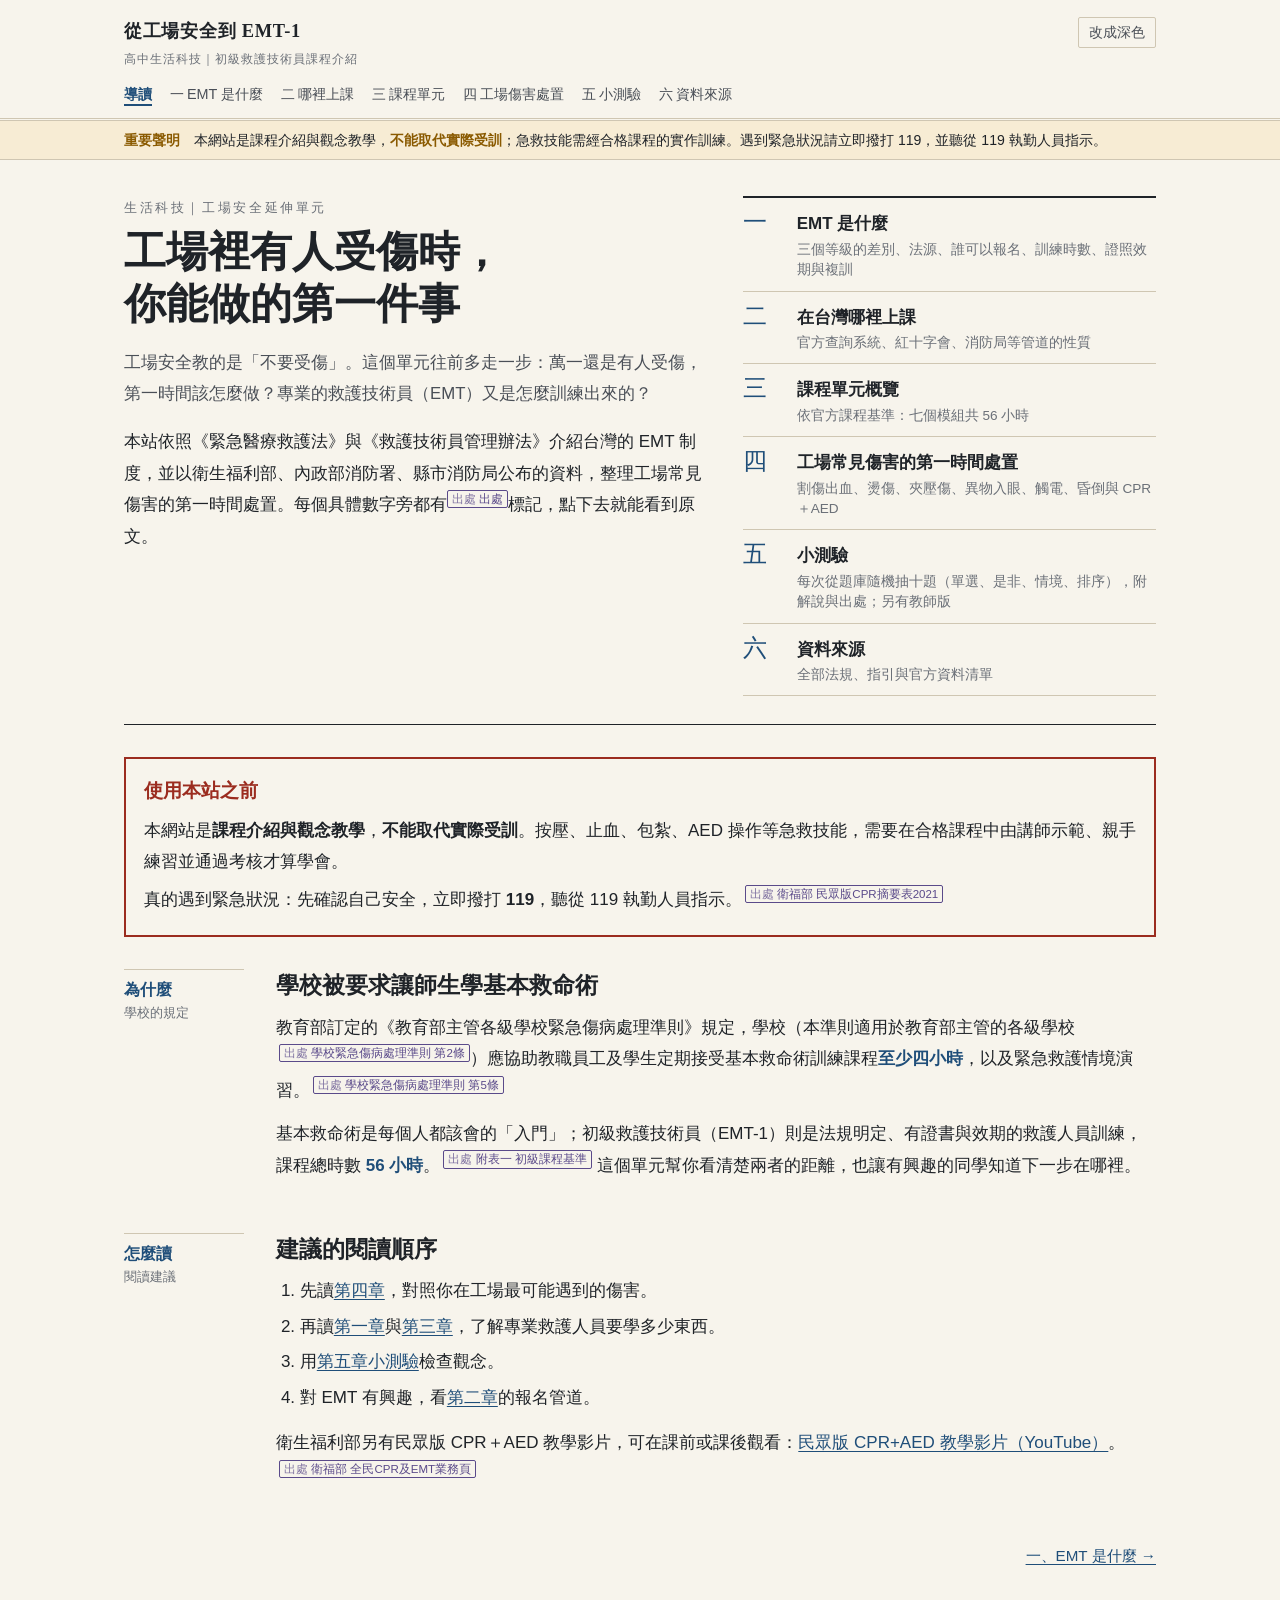
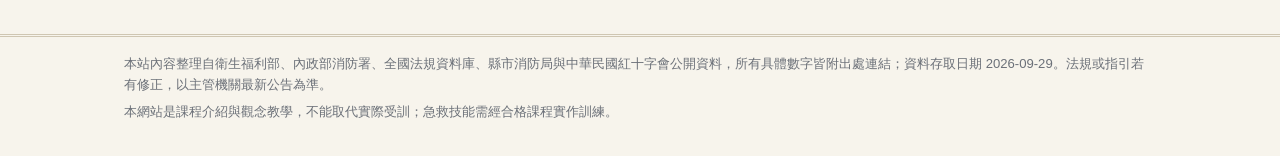
==== commit dde8cd1a: "合併多模型題庫（91 題）；補上審查修正的第 9 題題幹，AED 順序全站統一為先開機再貼片（流程圖、題庫） Co-Authored-By: Claude Opus 5.5 <noreply@anth" ====
--- a/index.html
+++ b/index.html
@@ -59,8 +59,8 @@
 <section class="sec">
   <div class="margin"><span class="tag">為什麼</span>學校的規定</div>
   <div class="body">
-    <h2>學校本來就要讓師生學基本救命術</h2>
-    <p>教育部訂定的《教育部主管各級學校緊急傷病處理準則》規定，學校應協助教職員工及學生定期接受基本救命術訓練課程<span class="num">至少四小時</span>，以及緊急救護情境演習。<a class="cite" href="https://law.moj.gov.tw/LawClass/LawSingle.aspx?pcode=H0020053&amp;flno=5" target="_blank" rel="noopener" title="教育部主管各級學校緊急傷病處理準則 第 5 條（師生定期接受基本救命術至少四小時）">學校緊急傷病處理準則 第5條</a></p>
+    <h2>學校被要求讓師生學基本救命術</h2>
+    <p>教育部訂定的《教育部主管各級學校緊急傷病處理準則》規定，學校（本準則適用於教育部主管的各級學校 <a class="cite" href="https://law.moj.gov.tw/LawClass/LawSingle.aspx?pcode=H0020053&amp;flno=2" target="_blank" rel="noopener" title="教育部主管各級學校緊急傷病處理準則 第 2 條（適用於教育部主管之各級學校）">學校緊急傷病處理準則 第2條</a>）應協助教職員工及學生定期接受基本救命術訓練課程<span class="num">至少四小時</span>，以及緊急救護情境演習。<a class="cite" href="https://law.moj.gov.tw/LawClass/LawSingle.aspx?pcode=H0020053&amp;flno=5" target="_blank" rel="noopener" title="教育部主管各級學校緊急傷病處理準則 第 5 條（師生定期接受基本救命術至少四小時）">學校緊急傷病處理準則 第5條</a></p>
     <p>基本救命術是每個人都該會的「入門」；初級救護技術員（EMT-1）則是法規明定、有證書與效期的救護人員訓練，課程總時數 <span class="num">56 小時</span>。<a class="cite" href="https://law.moj.gov.tw/LawClass/LawGetFile.ashx?FileId=0000368758&amp;lan=C" target="_blank" rel="noopener" title="救護技術員管理辦法 附表一：初級救護技術員訓練課程基準（PDF）">附表一 初級課程基準</a> 這個單元幫你看清楚兩者的距離，也讓有興趣的同學知道下一步在哪裡。</p>
   </div>
 </section>
--- a/assets/style.css
+++ b/assets/style.css
@@ -569,3 +569,33 @@
   .qa .explain { background: none; border-left-width: 2px; }
   .qa .cite { color: #000; }
 }
+
+/* ── 操作示意圖 ─────────────────────────── */
+.fig { margin: 14px 0 18px; }
+.fig img, .fig svg { display: block; width: 100%; height: auto; border: 1px solid var(--rule); border-radius: 2px; background: var(--paper-2); }
+.fig.dia svg { max-width: 560px; }
+.fig figcaption { font-size: .88rem; line-height: 1.65; color: var(--ink-2); margin-top: 6px; }
+.fig figcaption b { color: var(--ink); font-family: var(--serif); }
+.fig figcaption ol { margin: 4px 0; padding-left: 1.4em; }
+.fig .credit { display: block; font-size: .78rem; color: var(--ink-3); margin-top: 4px; }
+.dia .bx { fill: var(--paper); stroke: var(--rule); stroke-width: 1.5; }
+.dia .bx.key { fill: var(--ok-bg); stroke: var(--ok); }
+.dia .bx.call { fill: var(--call-bg); stroke: var(--call); }
+.dia .bx.warn { fill: var(--warn-bg); stroke: var(--warn); }
+.dia .t { fill: var(--ink); font-family: var(--sans); font-size: 15px; }
+.dia .t.s { fill: var(--ink-2); font-size: 12.5px; }
+.dia .t.b { font-weight: 700; }
+.dia .t.acc { fill: var(--accent); font-weight: 700; }
+.dia .t.red { fill: var(--warn); font-weight: 700; }
+.dia .ln { stroke: var(--ink-3); stroke-width: 2; fill: none; }
+.dia .ln.acc { stroke: var(--accent); stroke-width: 3; }
+.dia .ln.red { stroke: var(--warn); stroke-width: 3; }
+.dia .ln.dash { stroke-dasharray: 5 4; }
+.dia .skin { fill: var(--paper); stroke: var(--ink-2); stroke-width: 2; }
+.dia .hand { fill: var(--call-bg); stroke: var(--ink-2); stroke-width: 2; }
+.dia .hand2 { fill: var(--paper-2); stroke: var(--ink-2); stroke-width: 2; }
+.dia .water { fill: none; stroke: var(--accent-2); stroke-width: 4; stroke-linecap: round; }
+.dia .dot { fill: var(--warn); }
+.dia .ah { fill: var(--accent); }
+.dia .ahr { fill: var(--warn); }
+.dia .ahg { fill: var(--ink-3); }
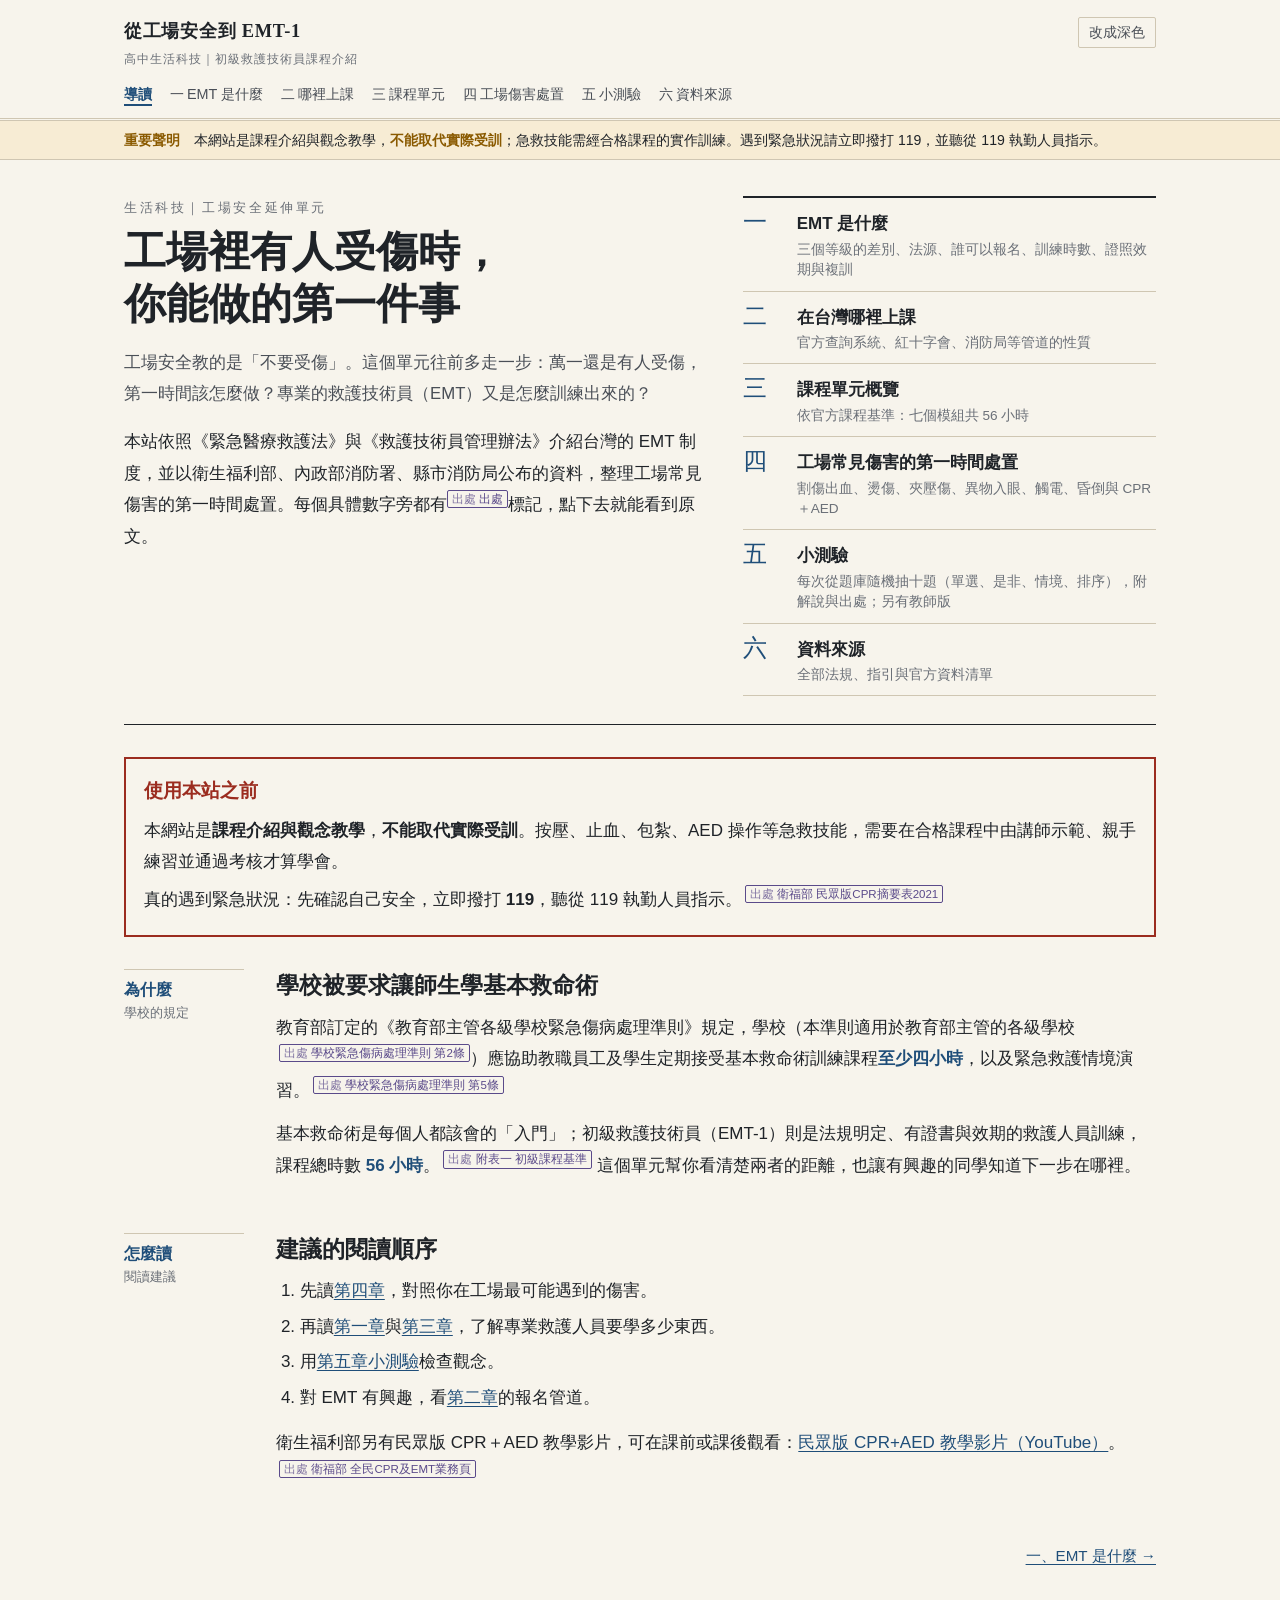
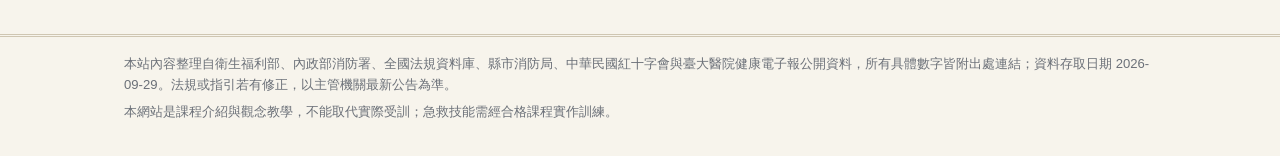
==== commit 8a6a47fd: "異物入眼段採用臺大醫院健康電子報〈眼外傷的處置〉，只逐字引用原文（R2-19 決定 use） - 2026-09-30 curl 重讀原文（epaper.ntuh.gov.tw/health/2012" ====
--- a/index.html
+++ b/index.html
@@ -82,7 +82,7 @@
 </main>
 <footer class="colophon">
   <div>
-    <p>本站內容整理自衛生福利部、內政部消防署、全國法規資料庫、縣市消防局與中華民國紅十字會公開資料，所有具體數字皆附出處連結；資料存取日期 2026-09-29。法規或指引若有修正，以主管機關最新公告為準。</p>
+    <p>本站內容整理自衛生福利部、內政部消防署、全國法規資料庫、縣市消防局、中華民國紅十字會與臺大醫院健康電子報公開資料，所有具體數字皆附出處連結；資料存取日期 2026-09-29。法規或指引若有修正，以主管機關最新公告為準。</p>
     <p>本網站是課程介紹與觀念教學，不能取代實際受訓；急救技能需經合格課程實作訓練。</p>
   </div>
 </footer>
--- a/assets/style.css
+++ b/assets/style.css
@@ -342,6 +342,8 @@
   background: var(--paper);
 }
 .aside-box.info { border-left-color: var(--accent); }
+.aside-box.alert { background: var(--warn-bg); border-color: var(--warn); border-left-width: 6px; }
+.aside-box.alert p:first-child strong { color: var(--warn); }
 .aside-box p:last-child { margin-bottom: 0; }
 
 /* 流程圖（CPR）— 純 HTML 階梯 */
